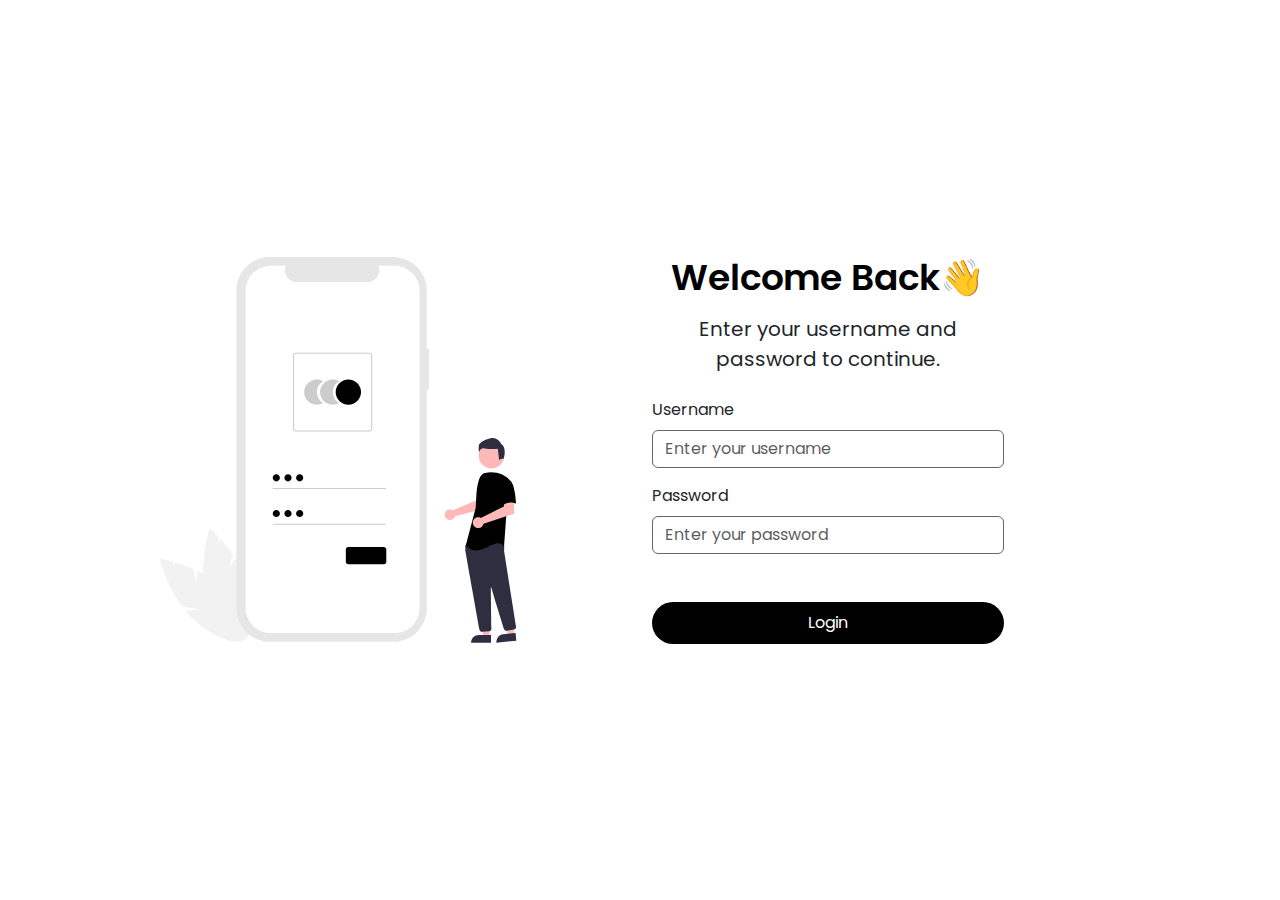
==== login.html @ c03564ad "Initial commit" ====
<!DOCTYPE html>
<html lang="en">
	<head>
		<meta charset="UTF-8" />
		<meta name="viewport" content="width=device-width, initial-scale=1.0" />
		<link
			href="https://cdn.jsdelivr.net/npm/bootstrap@5.3.3/dist/css/bootstrap.min.css"
			rel="stylesheet"
			integrity="sha384-QWTKZyjpPEjISv5WaRU9OFeRpok6YctnYmDr5pNlyT2bRjXh0JMhjY6hW+ALEwIH"
			crossorigin="anonymous"
		/>
		<link
			rel="stylesheet"
			href="https://cdn.jsdelivr.net/npm/bootstrap-icons@1.7.0/font/bootstrap-icons.css"
		/>
		<link href="https://unpkg.com/aos@2.3.1/dist/aos.css" rel="stylesheet" />
		<link rel="stylesheet" href="./assets/styles.css" />
		<title>Login | Todo App</title>
	</head>
	<body class="d-flex justify-content-center align-items-center min-vh-100">
		<div class="row align-items-center">
			<div class="col-md-5">
				<img
					src="./assets/img/undraw_access_account.svg"
					alt="Login img"
					class="img-fluid"
				/>
			</div>
			<div class="col-md-6 offset-md-1">
				<div class="w-75 d-flex align-items-center flex-column">
					<div>
						<h1 class="title fw-semibold text-center">Welcome Back👋</h1>
						<p class="fs-5 mb-4 text-center">
							Enter your username and password to continue.
						</p>
					</div>
					<form
						action="home.html"
						method="POST"
						class="w-100 d-flex flex-column"
					>
						<div class="mb-3">
							<label for="username" class="form-label">Username</label>
							<input
								type="text"
								class="form-control"
								id="username"
								name="username"
								placeholder="Enter your username"
								required
							/>
						</div>
						<div class="mb-5">
							<label for="password" class="form-label">Password</label>
							<input
								type="password"
								class="form-control"
								id="password"
								placeholder="Enter your password"
								name="password"
								required
							/>
						</div>
						<button type="submit" class="btn btn-login rounded-5">Login</button>
					</form>
				</div>
			</div>
		</div>
		<script src="https://unpkg.com/aos@2.3.1/dist/aos.js"></script>
		<script>
			AOS.init();
      const form = document.querySelector('form');
      form.addEventListener('submit', (e) => {
        e.preventDefault();
        const username = form.username.value;
        const password = form.password.value;
        if (username === 'admin' && password === 'admin') {
          window.location.href = 'home.html';
        } else {
          alert('Invalid username or password');
        }
      });
		</script>
		<script
			src="https://cdn.jsdelivr.net/npm/bootstrap@5.3.3/dist/js/bootstrap.bundle.min.js"
			integrity="sha384-YvpcrYf0tY3lHB60NNkmXc5s9fDVZLESaAA55NDzOxhy9GkcIdslK1eN7N6jIeHz"
			crossorigin="anonymous"
		></script>
	</body>
</html>
---- assets/styles.css ----
@import url("https://fonts.googleapis.com/css2?family=Poppins:ital,wght@0,100;0,200;0,300;0,400;0,500;0,600;0,700;0,800;0,900;1,100;1,200;1,300;1,400;1,500;1,600;1,700;1,800;1,900&display=swap");

* {
	font-family: "Poppins", sans-serif;
}

a {
	text-decoration: none;
}

.title {
	font-size: 36px;
	color: #000;
	margin-bottom: 15px;
}

.subtitle {
	font-size: 24px;
	color: #000;
	margin-bottom: 50px;
}

.btn-start {
	cursor: pointer;
	line-height: 0;
	padding: 15px 100px;
	transition: 0.5s;
	background-color: #000;
	color: #fff;
}

.btn-start:hover {
	background-color: #161616;
}

.btn-login {
	cursor: pointer;
	line-height: 0;
	padding: 20px 100px;
	transition: 0.5s;
	background-color: #000;
	color: #fff;
}

.btn-login:hover {
	color: #fff;
	background-color: #161616;
}

input {
	border: 1px solid #666 !important;
}

.btn-add-todo {
	cursor: pointer;
	position: fixed;
	right: 36px;
	bottom: 36px;
	z-index: 1;
	background: #000;
	width: 56px;
	height: 56px;
	border-radius: 50%;
	transition: all 0.5s;
	box-shadow: 0px 2px 20px rgba(1, 41, 112, 0.2);
}

.btn-add-todo:hover {
  background: #161616;
}
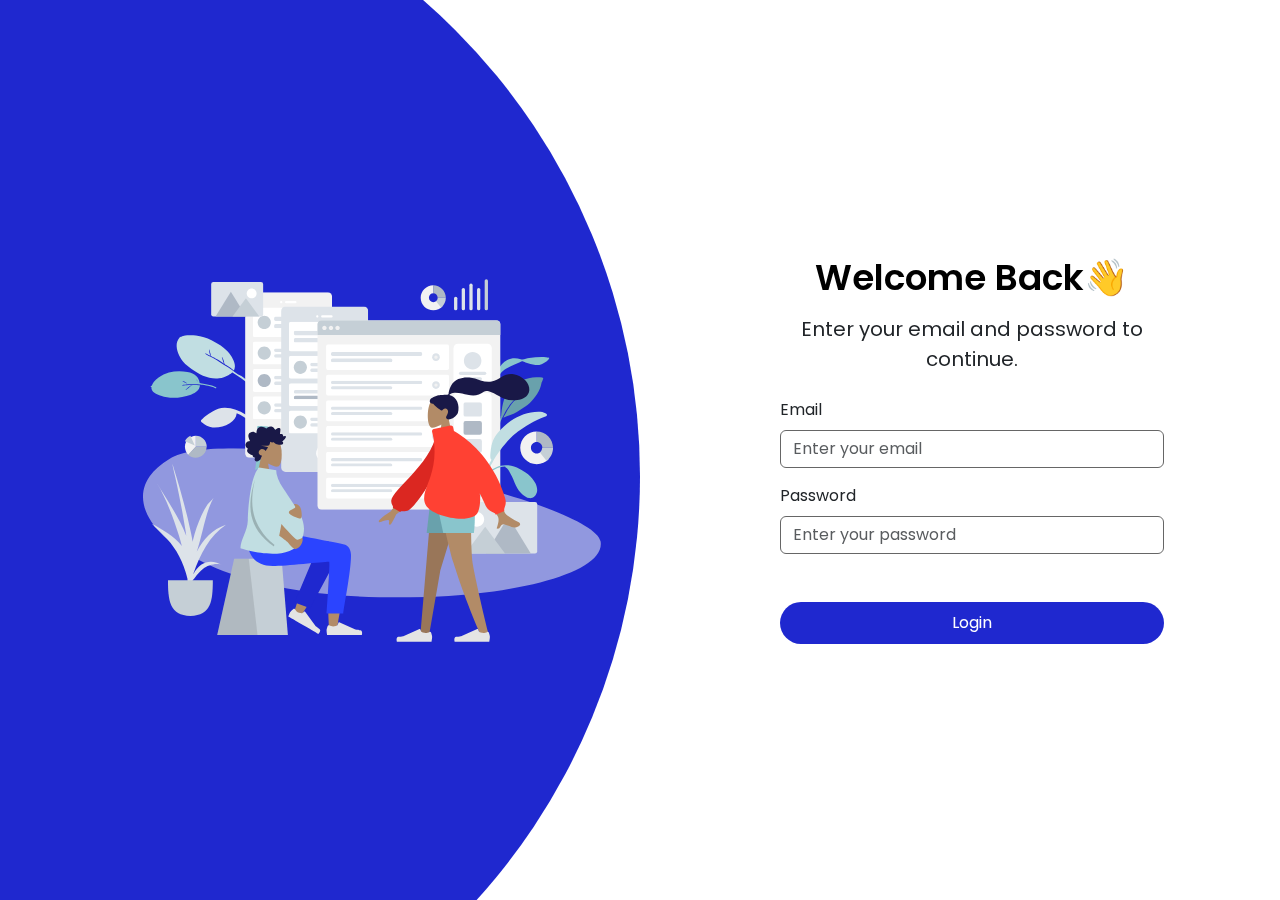
==== commit 1c1c3958: "create 18 files and update 4 files" ====
--- a/login.html
+++ b/login.html
@@ -13,40 +13,76 @@
 			rel="stylesheet"
 			href="https://cdn.jsdelivr.net/npm/bootstrap-icons@1.7.0/font/bootstrap-icons.css"
 		/>
+
 		<link href="https://unpkg.com/aos@2.3.1/dist/aos.css" rel="stylesheet" />
+		<!-- Icon -->
+		<link
+			rel="apple-touch-icon"
+			sizes="180x180"
+			href="./assets/favicon/apple-touch-icon.png"
+		/>
+		<link
+			rel="icon"
+			type="image/png"
+			sizes="32x32"
+			href="./assets/favicon/favicon-32x32.png"
+		/>
+		<link
+			rel="icon"
+			type="image/png"
+			sizes="16x16"
+			href="./assets/favicon/favicon-16x16.png"
+		/>
+		<link rel="manifest" href="./assets/favicon/site.webmanifest" />
 		<link rel="stylesheet" href="./assets/styles.css" />
 		<title>Login | Todo App</title>
 	</head>
-	<body class="d-flex justify-content-center align-items-center min-vh-100">
-		<div class="row align-items-center">
-			<div class="col-md-5">
+	<body class="login">
+		<div class="row d-flex justify-content-center align-items-center">
+			<div class="col-md-5" data-aos="zoom-out">
 				<img
-					src="./assets/img/undraw_access_account.svg"
+					src="./assets/img/img-login.svg"
 					alt="Login img"
 					class="img-fluid"
+					width="800"
 				/>
 			</div>
-			<div class="col-md-6 offset-md-1">
+			<div class="col-md-5 d-flex justify-content-end">
 				<div class="w-75 d-flex align-items-center flex-column">
 					<div>
-						<h1 class="title fw-semibold text-center">Welcome Back👋</h1>
-						<p class="fs-5 mb-4 text-center">
-							Enter your username and password to continue.
+						<h1 class="title fw-semibold text-center" data-aos="fade-up">
+							Welcome Back👋
+						</h1>
+						<p
+							class="fs-5 mb-4 text-center"
+							data-aos="fade-up"
+							data-aos-delay="200"
+						>
+							Enter your email and password to continue.
 						</p>
+						<p
+							id="error-message"
+							class="text-danger text-center fw-semibold"
+							data-aos="fade-up"
+							data-aos-delay="200"
+						></p>
 					</div>
 					<form
 						action="home.html"
 						method="POST"
+						id="login-form"
 						class="w-100 d-flex flex-column"
+						data-aos="fade-up"
+						data-aos-delay="400"
 					>
 						<div class="mb-3">
-							<label for="username" class="form-label">Username</label>
+							<label for="email" class="form-label">Email</label>
 							<input
-								type="text"
+								type="email"
 								class="form-control"
-								id="username"
-								name="username"
-								placeholder="Enter your username"
+								id="email"
+								name="email"
+								placeholder="Enter your email"
 								required
 							/>
 						</div>
@@ -69,18 +105,8 @@
 		<script src="https://unpkg.com/aos@2.3.1/dist/aos.js"></script>
 		<script>
 			AOS.init();
-      const form = document.querySelector('form');
-      form.addEventListener('submit', (e) => {
-        e.preventDefault();
-        const username = form.username.value;
-        const password = form.password.value;
-        if (username === 'admin' && password === 'admin') {
-          window.location.href = 'home.html';
-        } else {
-          alert('Invalid username or password');
-        }
-      });
 		</script>
+		<script src="./assets/script.js"></script>
 		<script
 			src="https://cdn.jsdelivr.net/npm/bootstrap@5.3.3/dist/js/bootstrap.bundle.min.js"
 			integrity="sha384-YvpcrYf0tY3lHB60NNkmXc5s9fDVZLESaAA55NDzOxhy9GkcIdslK1eN7N6jIeHz"
--- a/assets/styles.css
+++ b/assets/styles.css
@@ -1,4 +1,11 @@
 @import url("https://fonts.googleapis.com/css2?family=Poppins:ital,wght@0,100;0,200;0,300;0,400;0,500;0,600;0,700;0,800;0,900;1,100;1,200;1,300;1,400;1,500;1,600;1,700;1,800;1,900&display=swap");
+
+/* define var */
+:root {
+	--primary: #1f28cf;
+	--secondary: #fff;
+	--primary-hover: #2d37f3;
+}
 
 * {
 	font-family: "Poppins", sans-serif;
@@ -14,6 +21,26 @@
 	margin-bottom: 15px;
 }
 
+.landing {
+	background-image: url("../assets/img/bg-landing.svg");
+	background-size: cover;
+	background-position: center;
+	background-repeat: no-repeat;
+	height: 100vh;
+	overflow: hidden;
+}
+
+.login {
+	display: flex;
+	justify-content: center;
+	align-items: center;
+	height: 100vh;
+	background-image: url("../assets/img/bg-login.svg");
+	background-size: cover;
+	background-position: center;
+	background-repeat: no-repeat;
+}
+
 .subtitle {
 	font-size: 24px;
 	color: #000;
@@ -25,12 +52,12 @@
 	line-height: 0;
 	padding: 15px 100px;
 	transition: 0.5s;
-	background-color: #000;
+	background-color: var(--primary);
 	color: #fff;
 }
 
 .btn-start:hover {
-	background-color: #161616;
+	background-color: var(--primary-hover);
 }
 
 .btn-login {
@@ -38,13 +65,13 @@
 	line-height: 0;
 	padding: 20px 100px;
 	transition: 0.5s;
-	background-color: #000;
+	background-color: var(--primary);
 	color: #fff;
 }
 
 .btn-login:hover {
 	color: #fff;
-	background-color: #161616;
+	background-color: var(--primary-hover);
 }
 
 input {
@@ -57,7 +84,7 @@
 	right: 36px;
 	bottom: 36px;
 	z-index: 1;
-	background: #000;
+	background: var(--primary);
 	width: 56px;
 	height: 56px;
 	border-radius: 50%;
@@ -66,5 +93,78 @@
 }
 
 .btn-add-todo:hover {
-  background: #161616;
+	background: var(--primary-hover);
 }
+
+.btn-nav-logout {
+	cursor: pointer;
+	line-height: 0;
+	padding: 20px 40px;
+	transition: 0.5s;
+	background-color: var(--primary);
+	color: #fff;
+}
+
+.btn-nav-logout:hover {
+	color: #fff;
+	background-color: var(--primary-hover);
+}
+
+.btn-insert-todo {
+	cursor: pointer;
+	line-height: 0;
+	padding: 20px 40px;
+	transition: 0.5s;
+	background-color: var(--primary);
+	color: #fff;
+}
+
+.btn-insert-todo:hover {
+	color: #fff;
+	background-color: var(--primary-hover);
+}
+
+.nav-item a:not(.btn-nav-logout) {
+	cursor: pointer;
+	line-height: 0;
+	font-size: 18px;
+	transition: 0.2s;
+	color: #000;
+}
+
+.nav-item .active {
+	color: var(--primary) !important;
+	font-weight: 700;
+}
+
+.nav-item a:not(.btn-nav-logout):hover {
+	color: var(--primary-hover);
+	font-weight: 700;
+}
+
+.text-primary {
+	color: var(--primary) !important;
+}
+
+.bg-primary {
+	background-color: var(--primary) !important;
+}
+
+.todo-item {
+	display: flex;
+	align-items: center;
+	gap: 1rem;
+	flex-direction: row;
+	box-shadow: 0px 2px 20px rgba(1, 41, 112, 0.2);
+	border-radius: 1rem;
+	padding: 1.5rem;
+	justify-content: space-between;
+	margin: 1rem;
+	border: 10px solid transparent;
+}
+
+.todo-item:hover {
+	background-color: var(--primary);
+	color: #fff;
+	cursor: pointer;
+}
